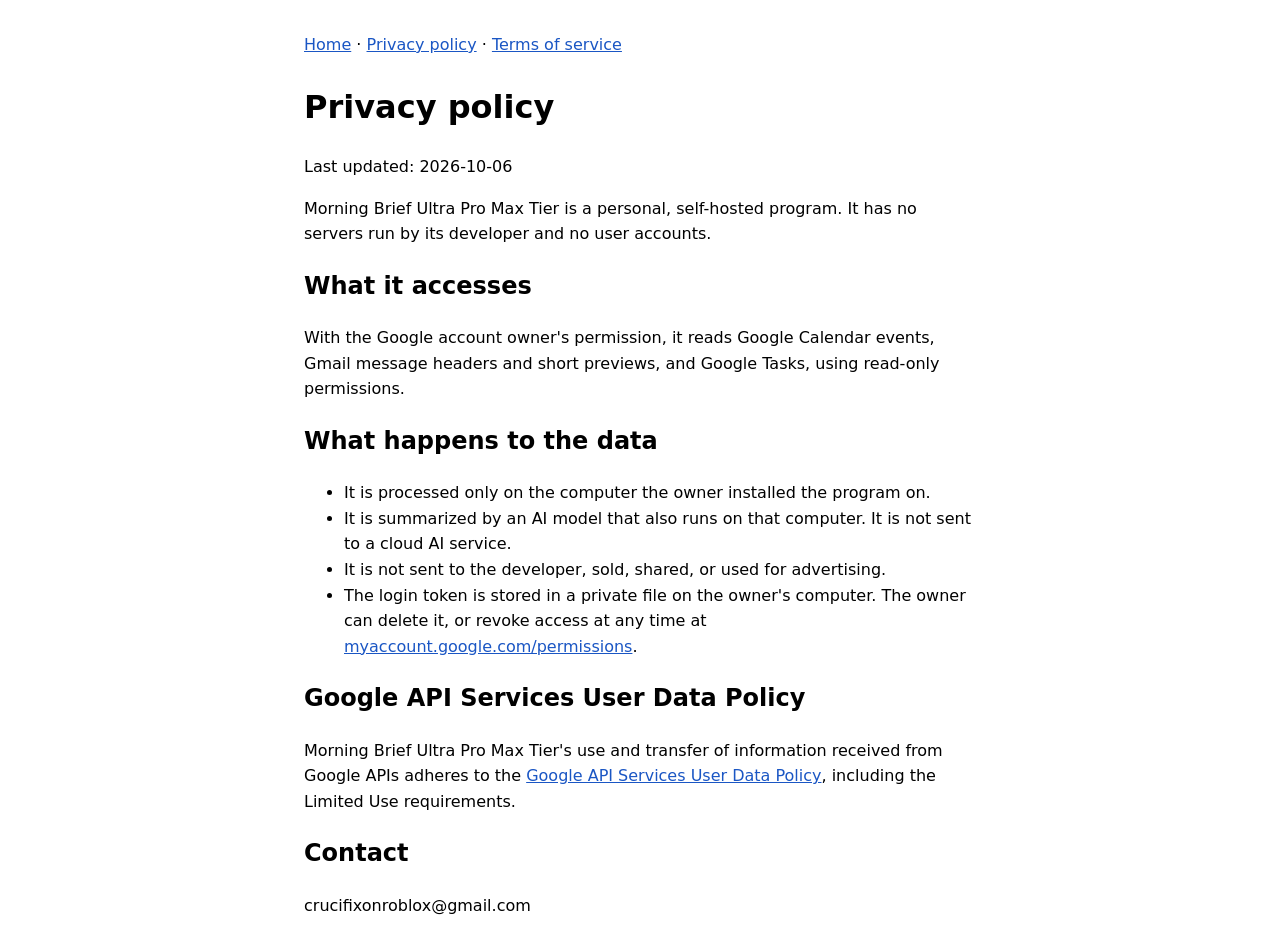
==== privacy.html @ aa31df73 "Added and made the webpages Morning Brief Ultra Pro Max whatever is launching for no reason other th" ====
<!doctype html><html lang="en"><head><meta charset="utf-8"><meta name="viewport" content="width=device-width,initial-scale=1"><title>Morning Brief Ultra Pro Max Tier privacy policy</title><style>:root{color-scheme:light dark}body{font:16px/1.6 system-ui,sans-serif;max-width:42rem;margin:2rem auto;padding:0 1rem}a{color:#1a56c4}nav{margin-bottom:1.5rem}</style></head><body><nav><a href="index.html">Home</a> · <a href="privacy.html">Privacy policy</a> · <a href="terms.html">Terms of service</a></nav>
<h1>Privacy policy</h1><p>Last updated: 2026-10-06</p>
<p>Morning Brief Ultra Pro Max Tier is a personal, self-hosted program. It has no servers run by its developer and no user accounts.</p>
<h2>What it accesses</h2>
<p>With the Google account owner's permission, it reads Google Calendar events, Gmail message headers and short previews, and Google Tasks, using read-only permissions.</p>
<h2>What happens to the data</h2>
<ul><li>It is processed only on the computer the owner installed the program on.</li><li>It is summarized by an AI model that also runs on that computer. It is not sent to a cloud AI service.</li><li>It is not sent to the developer, sold, shared, or used for advertising.</li><li>The login token is stored in a private file on the owner's computer. The owner can delete it, or revoke access at any time at <a href="https://myaccount.google.com/permissions">myaccount.google.com/permissions</a>.</li></ul>
<h2>Google API Services User Data Policy</h2>
<p>Morning Brief Ultra Pro Max Tier's use and transfer of information received from Google APIs adheres to the <a href="https://developers.google.com/terms/api-services-user-data-policy">Google API Services User Data Policy</a>, including the Limited Use requirements.</p>
<h2>Contact</h2><p>crucifixonroblox@gmail.com</p>
</body></html>
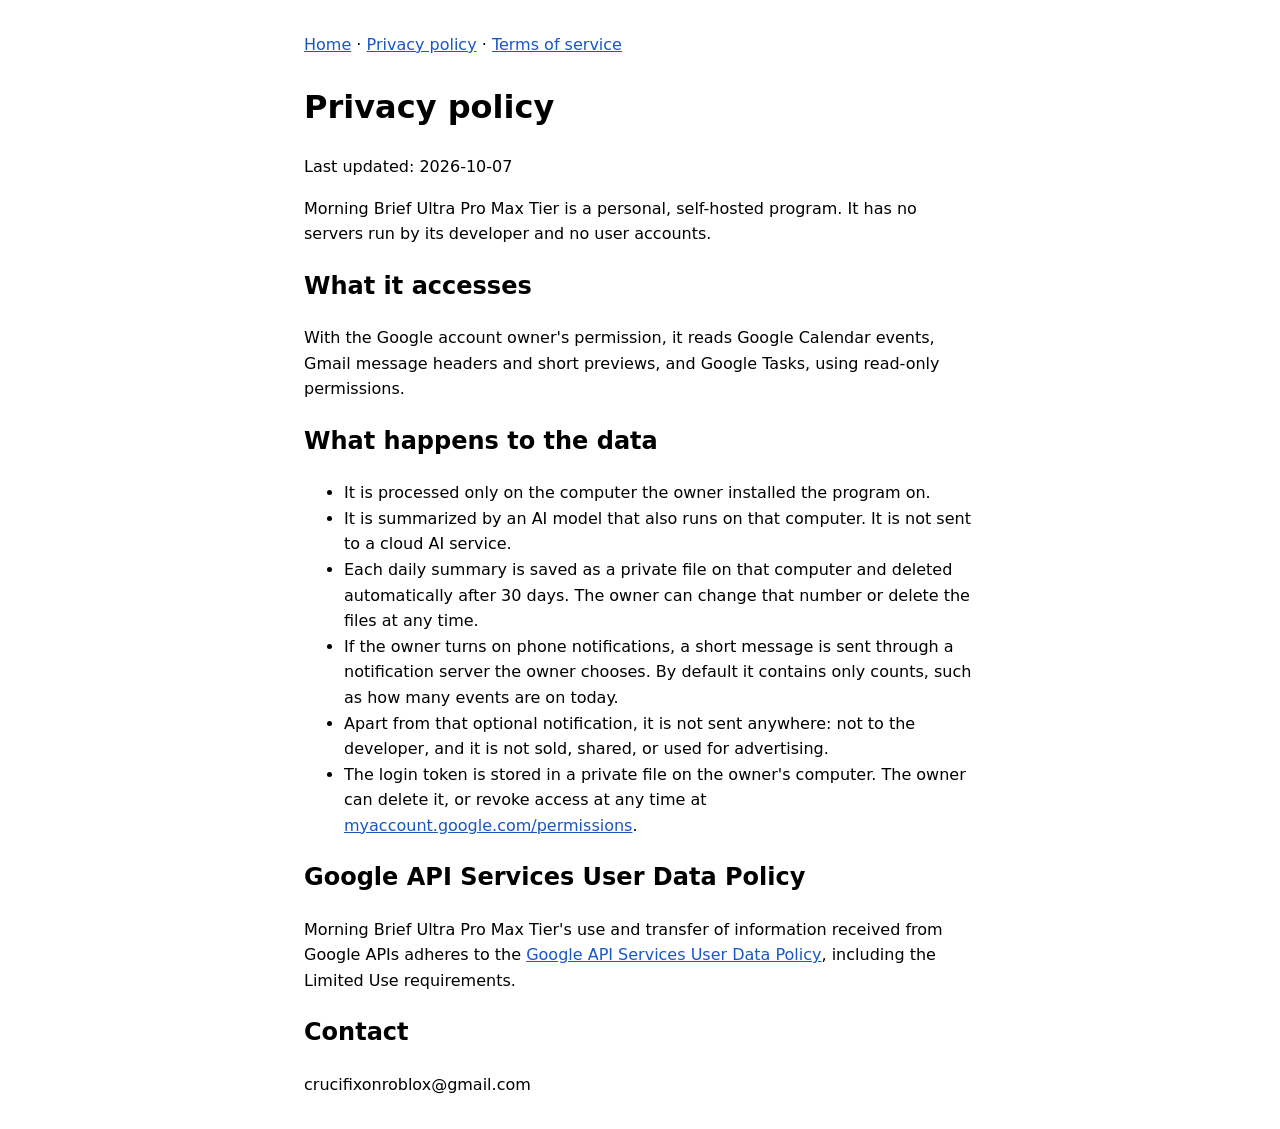
==== commit e62a82a5: "Privacy policy: say how long daily summaries are kept, and mention optional notifications The progra" ====
--- a/privacy.html
+++ b/privacy.html
@@ -1,10 +1,10 @@
 <!doctype html><html lang="en"><head><meta charset="utf-8"><meta name="viewport" content="width=device-width,initial-scale=1"><title>Morning Brief Ultra Pro Max Tier privacy policy</title><style>:root{color-scheme:light dark}body{font:16px/1.6 system-ui,sans-serif;max-width:42rem;margin:2rem auto;padding:0 1rem}a{color:#1a56c4}nav{margin-bottom:1.5rem}</style></head><body><nav><a href="index.html">Home</a> · <a href="privacy.html">Privacy policy</a> · <a href="terms.html">Terms of service</a></nav>
-<h1>Privacy policy</h1><p>Last updated: 2026-10-06</p>
+<h1>Privacy policy</h1><p>Last updated: 2026-10-07</p>
 <p>Morning Brief Ultra Pro Max Tier is a personal, self-hosted program. It has no servers run by its developer and no user accounts.</p>
 <h2>What it accesses</h2>
 <p>With the Google account owner's permission, it reads Google Calendar events, Gmail message headers and short previews, and Google Tasks, using read-only permissions.</p>
 <h2>What happens to the data</h2>
-<ul><li>It is processed only on the computer the owner installed the program on.</li><li>It is summarized by an AI model that also runs on that computer. It is not sent to a cloud AI service.</li><li>It is not sent to the developer, sold, shared, or used for advertising.</li><li>The login token is stored in a private file on the owner's computer. The owner can delete it, or revoke access at any time at <a href="https://myaccount.google.com/permissions">myaccount.google.com/permissions</a>.</li></ul>
+<ul><li>It is processed only on the computer the owner installed the program on.</li><li>It is summarized by an AI model that also runs on that computer. It is not sent to a cloud AI service.</li><li>Each daily summary is saved as a private file on that computer and deleted automatically after 30 days. The owner can change that number or delete the files at any time.</li><li>If the owner turns on phone notifications, a short message is sent through a notification server the owner chooses. By default it contains only counts, such as how many events are on today.</li><li>Apart from that optional notification, it is not sent anywhere: not to the developer, and it is not sold, shared, or used for advertising.</li><li>The login token is stored in a private file on the owner's computer. The owner can delete it, or revoke access at any time at <a href="https://myaccount.google.com/permissions">myaccount.google.com/permissions</a>.</li></ul>
 <h2>Google API Services User Data Policy</h2>
 <p>Morning Brief Ultra Pro Max Tier's use and transfer of information received from Google APIs adheres to the <a href="https://developers.google.com/terms/api-services-user-data-policy">Google API Services User Data Policy</a>, including the Limited Use requirements.</p>
 <h2>Contact</h2><p>crucifixonroblox@gmail.com</p>
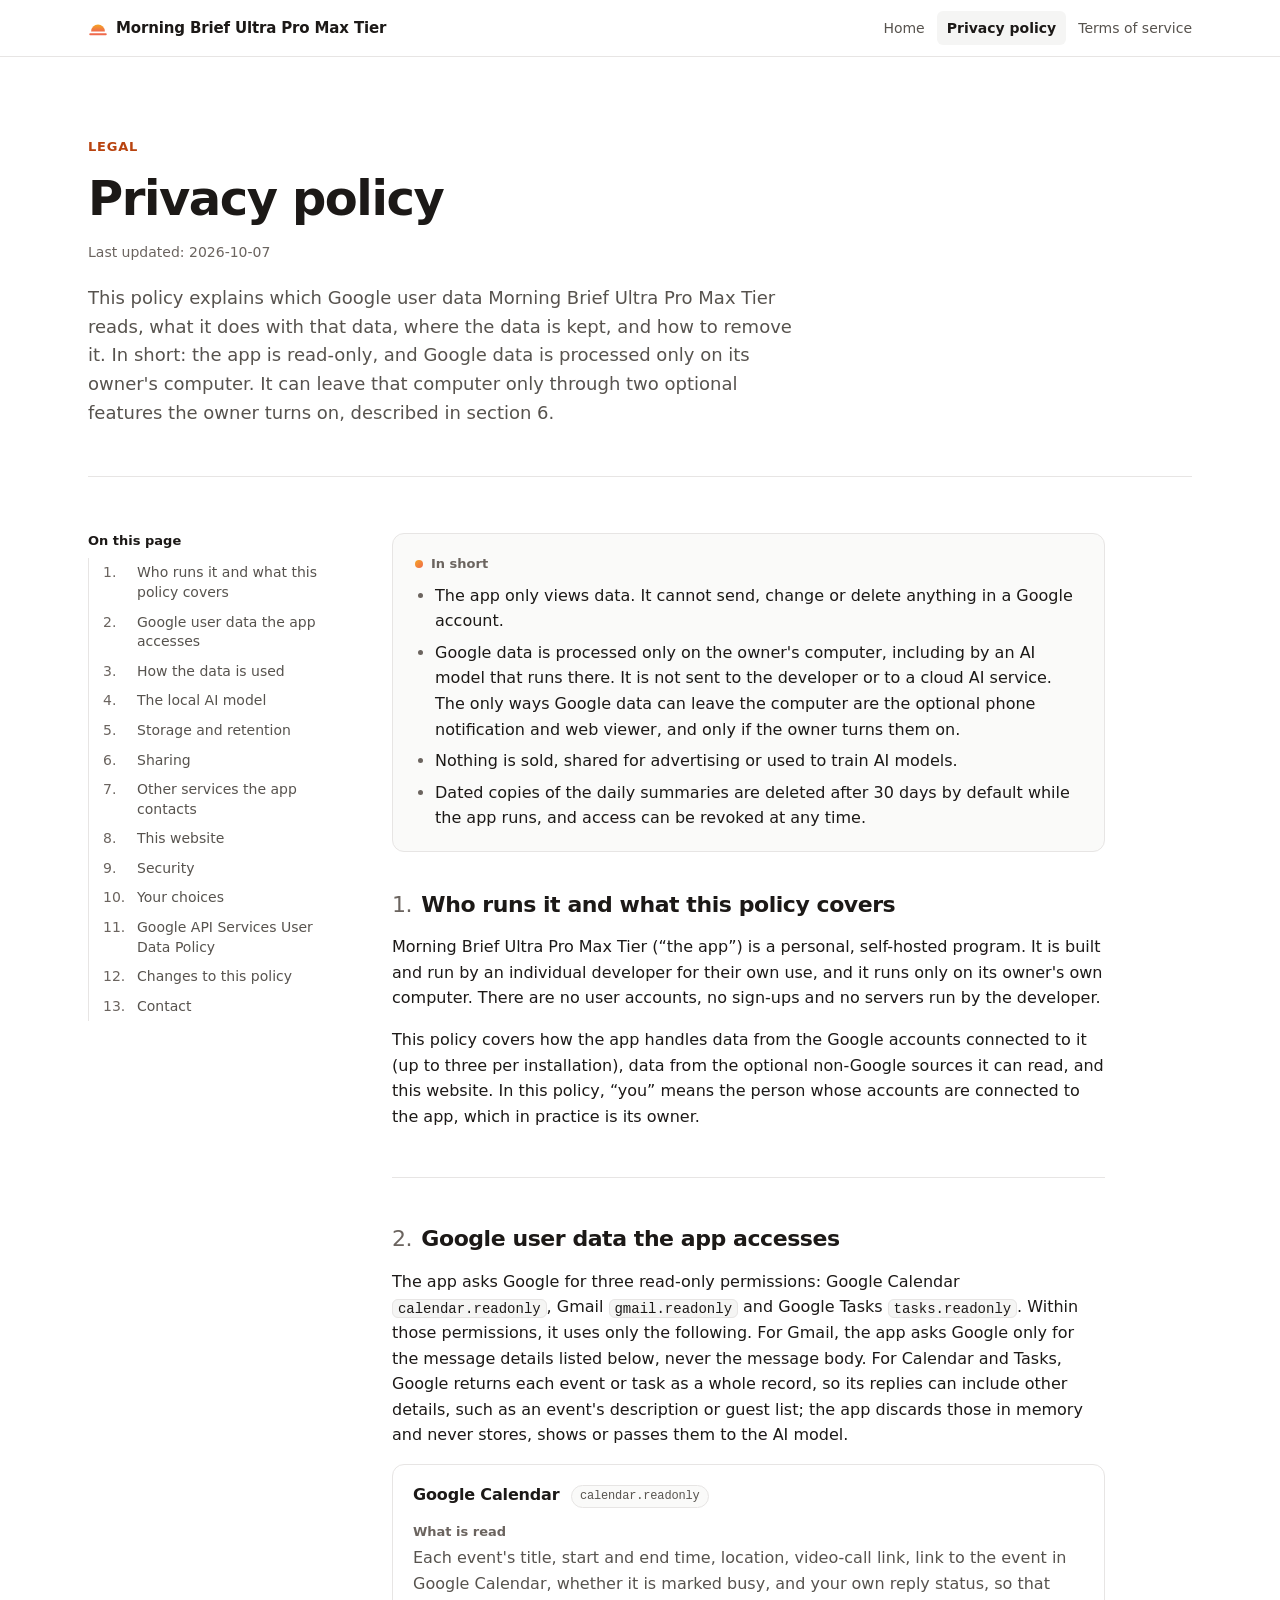
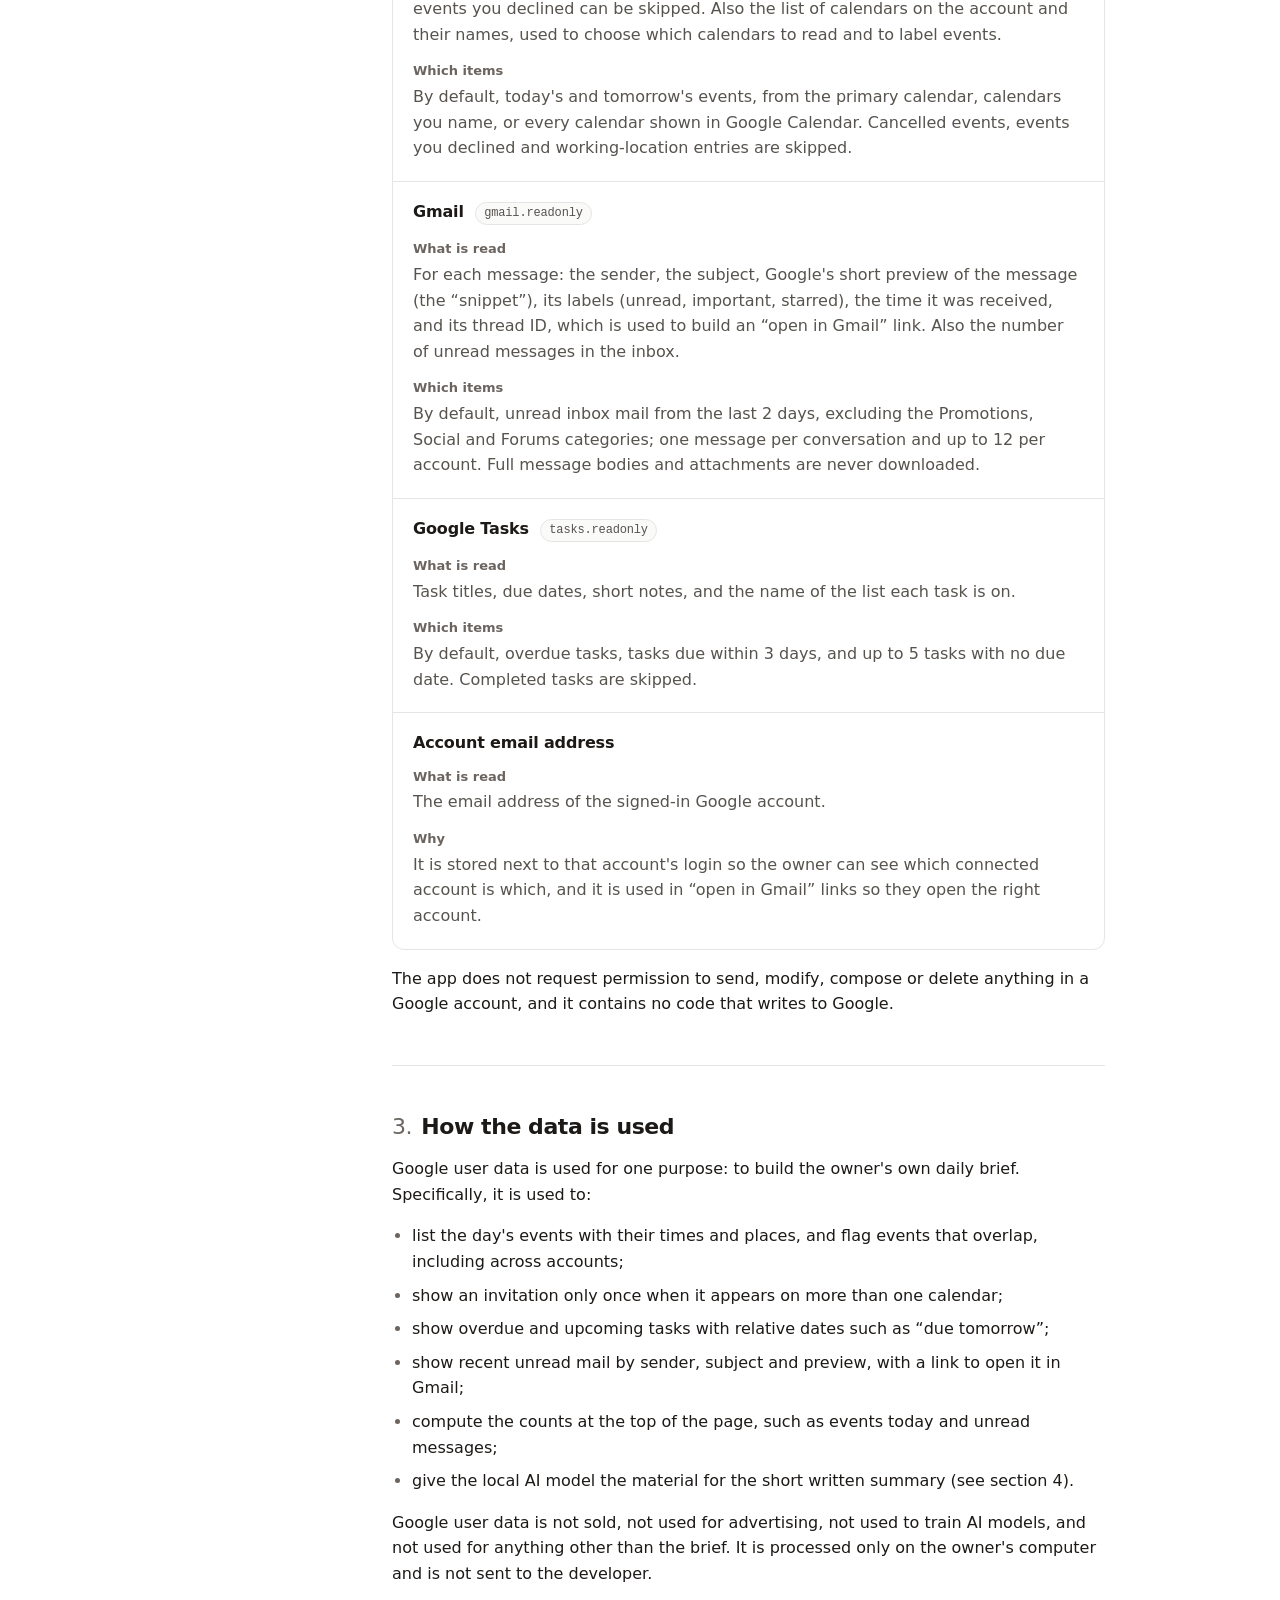
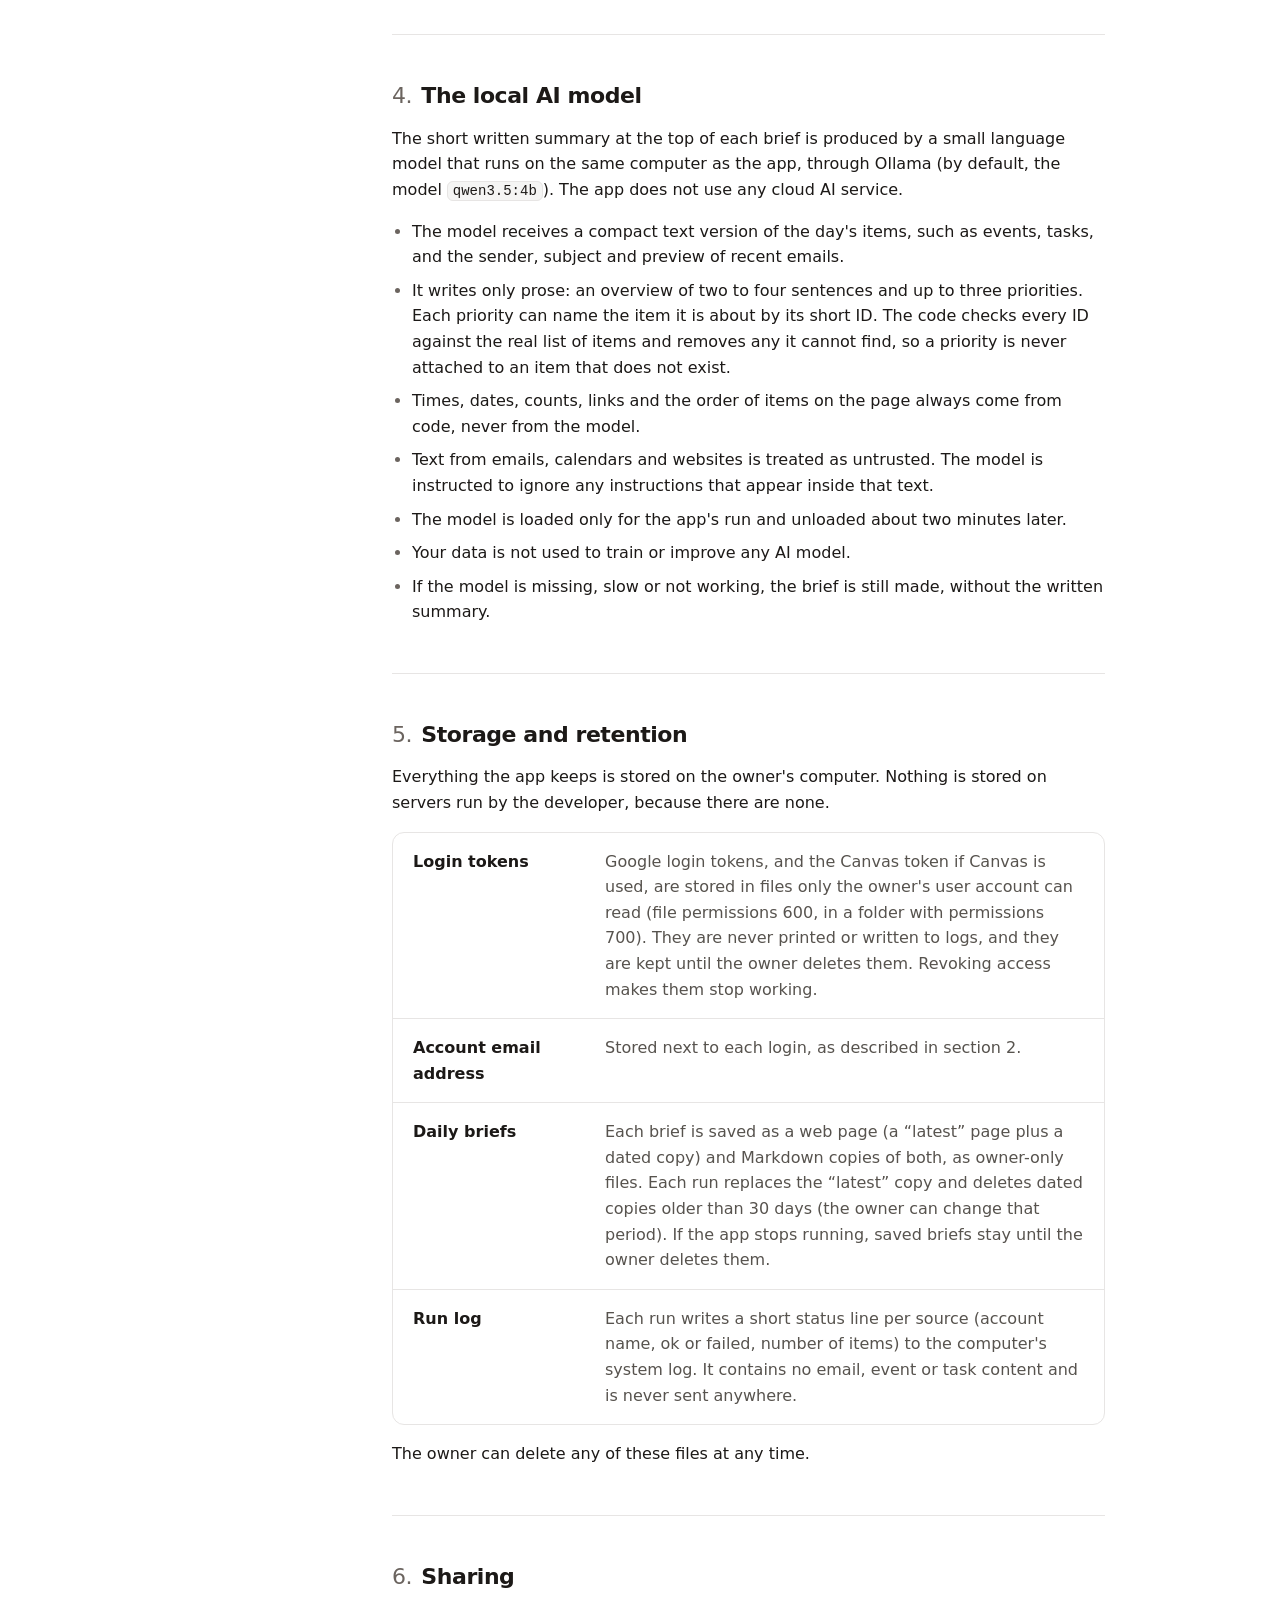
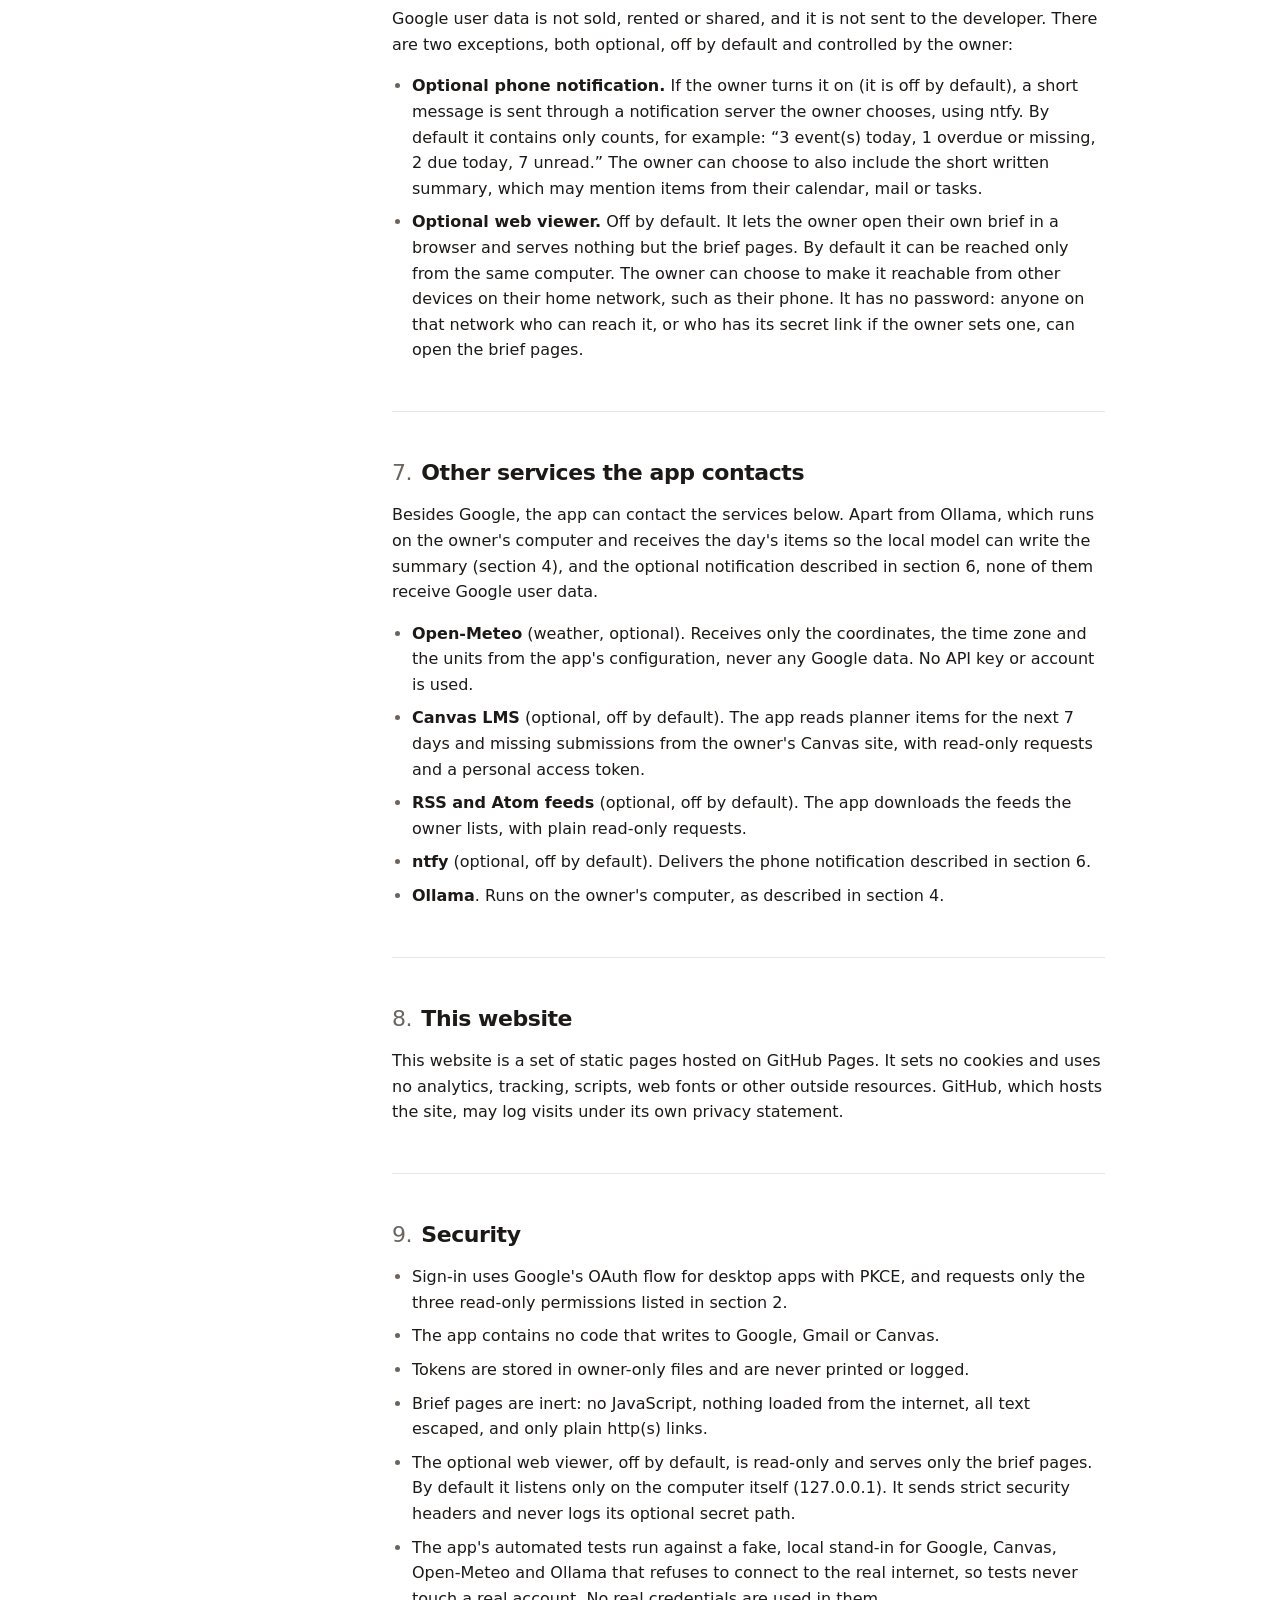
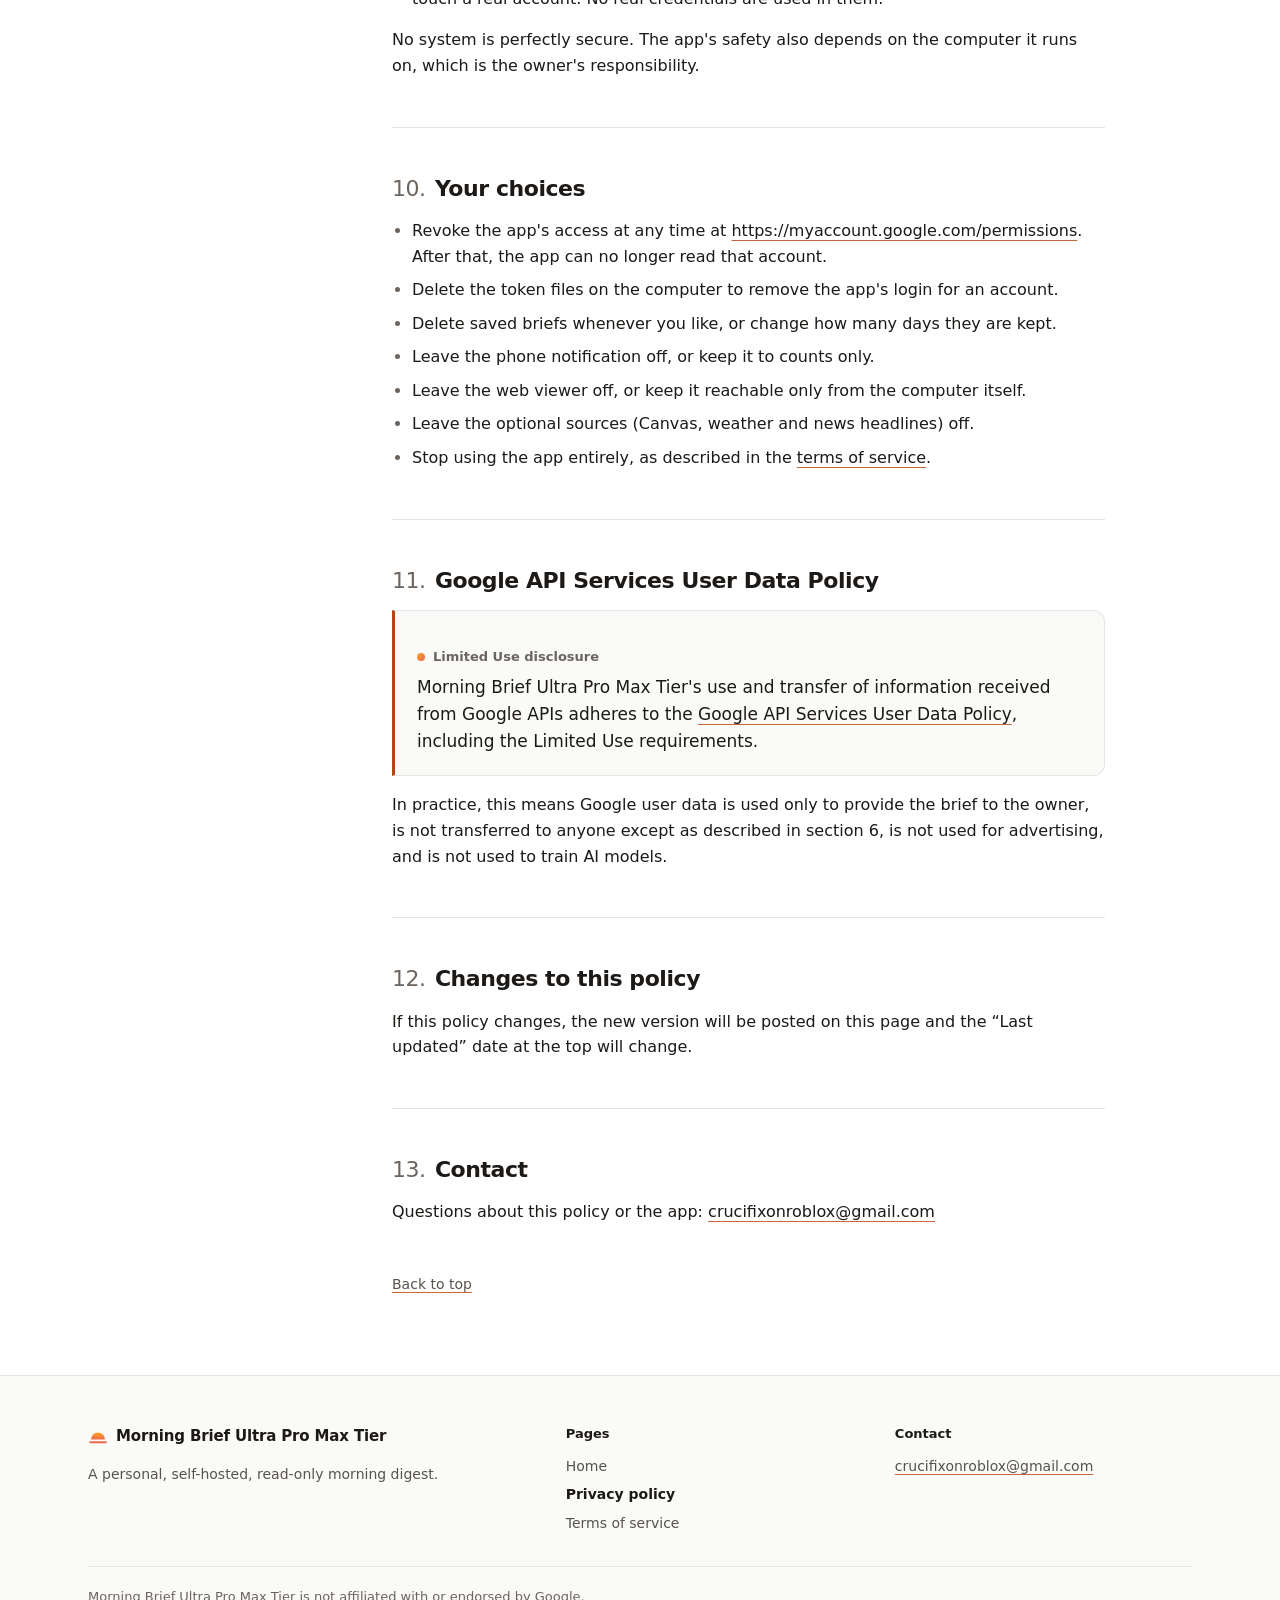
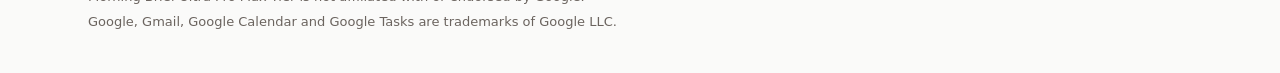
==== commit 50c9bf36: "Redesign the public pages and expand the README Pages (index, privacy, terms): - New modern layout w" ====
--- a/privacy.html
+++ b/privacy.html
@@ -1,11 +1,278 @@
-<!doctype html><html lang="en"><head><meta charset="utf-8"><meta name="viewport" content="width=device-width,initial-scale=1"><title>Morning Brief Ultra Pro Max Tier privacy policy</title><style>:root{color-scheme:light dark}body{font:16px/1.6 system-ui,sans-serif;max-width:42rem;margin:2rem auto;padding:0 1rem}a{color:#1a56c4}nav{margin-bottom:1.5rem}</style></head><body><nav><a href="index.html">Home</a> · <a href="privacy.html">Privacy policy</a> · <a href="terms.html">Terms of service</a></nav>
-<h1>Privacy policy</h1><p>Last updated: 2026-10-07</p>
-<p>Morning Brief Ultra Pro Max Tier is a personal, self-hosted program. It has no servers run by its developer and no user accounts.</p>
-<h2>What it accesses</h2>
-<p>With the Google account owner's permission, it reads Google Calendar events, Gmail message headers and short previews, and Google Tasks, using read-only permissions.</p>
-<h2>What happens to the data</h2>
-<ul><li>It is processed only on the computer the owner installed the program on.</li><li>It is summarized by an AI model that also runs on that computer. It is not sent to a cloud AI service.</li><li>Each daily summary is saved as a private file on that computer and deleted automatically after 30 days. The owner can change that number or delete the files at any time.</li><li>If the owner turns on phone notifications, a short message is sent through a notification server the owner chooses. By default it contains only counts, such as how many events are on today.</li><li>Apart from that optional notification, it is not sent anywhere: not to the developer, and it is not sold, shared, or used for advertising.</li><li>The login token is stored in a private file on the owner's computer. The owner can delete it, or revoke access at any time at <a href="https://myaccount.google.com/permissions">myaccount.google.com/permissions</a>.</li></ul>
-<h2>Google API Services User Data Policy</h2>
-<p>Morning Brief Ultra Pro Max Tier's use and transfer of information received from Google APIs adheres to the <a href="https://developers.google.com/terms/api-services-user-data-policy">Google API Services User Data Policy</a>, including the Limited Use requirements.</p>
-<h2>Contact</h2><p>crucifixonroblox@gmail.com</p>
-</body></html>
+<!doctype html>
+<html lang="en">
+<head>
+<meta charset="utf-8">
+<meta name="viewport" content="width=device-width, initial-scale=1">
+<title>Privacy policy · Morning Brief Ultra Pro Max Tier</title>
+<meta name="description" content="How Morning Brief Ultra Pro Max Tier accesses, uses, stores and protects Google user data. It is read-only, runs on its owner's computer, and shares nothing with the developer.">
+<meta name="color-scheme" content="light dark">
+<meta name="theme-color" content="#ffffff" media="(prefers-color-scheme: light)">
+<meta name="theme-color" content="#0c0a09" media="(prefers-color-scheme: dark)">
+<link rel="icon" href="assets/icon.svg" type="image/svg+xml">
+<link rel="stylesheet" href="assets/site.css">
+</head>
+<body>
+<a class="skip-link" href="#main">Skip to content</a>
+
+<header class="site-header">
+  <div class="container header-inner">
+    <a class="brand" href="index.html"><img src="assets/icon.svg" alt="" width="20" height="20"><span>Morning Brief Ultra Pro Max Tier</span></a>
+    <nav aria-label="Primary">
+      <ul class="nav-list">
+        <li><a href="index.html">Home</a></li>
+        <li><a href="privacy.html" aria-current="page">Privacy policy</a></li>
+        <li><a href="terms.html">Terms of service</a></li>
+      </ul>
+    </nav>
+  </div>
+</header>
+
+<main id="main">
+  <div class="container">
+    <header class="doc-header">
+      <p class="eyebrow">Legal</p>
+      <h1>Privacy policy</h1>
+      <p class="doc-meta">Last updated: <time datetime="2026-10-07">2026-10-07</time></p>
+      <p class="doc-lede">This policy explains which Google user data Morning Brief Ultra Pro Max Tier reads, what it does with that data, where the data is kept, and how to remove it. In short: the app is read-only, and Google data is processed only on its owner's computer. It can leave that computer only through two optional features the owner turns on, described in section 6.</p>
+    </header>
+
+    <div class="doc-layout">
+      <nav class="toc" aria-labelledby="toc-title">
+        <h2 class="toc-title" id="toc-title">On this page</h2>
+        <ol>
+          <li><a href="#who-runs-it">Who runs it and what this policy covers</a></li>
+          <li><a href="#data-accessed">Google user data the app accesses</a></li>
+          <li><a href="#how-used">How the data is used</a></li>
+          <li><a href="#local-ai">The local AI model</a></li>
+          <li><a href="#storage">Storage and retention</a></li>
+          <li><a href="#sharing">Sharing</a></li>
+          <li><a href="#other-services">Other services the app contacts</a></li>
+          <li><a href="#website">This website</a></li>
+          <li><a href="#security">Security</a></li>
+          <li><a href="#choices">Your choices</a></li>
+          <li><a href="#limited-use">Google API Services User Data Policy</a></li>
+          <li><a href="#changes">Changes to this policy</a></li>
+          <li><a href="#contact">Contact</a></li>
+        </ol>
+      </nav>
+
+      <article class="prose">
+        <section class="summary" aria-labelledby="summary-heading">
+          <h2 id="summary-heading">In short</h2>
+          <ul>
+            <li>The app only views data. It cannot send, change or delete anything in a Google account.</li>
+            <li>Google data is processed only on the owner's computer, including by an AI model that runs there. It is not sent to the developer or to a cloud AI service. The only ways Google data can leave the computer are the optional phone notification and web viewer, and only if the owner turns them on.</li>
+            <li>Nothing is sold, shared for advertising or used to train AI models.</li>
+            <li>Dated copies of the daily summaries are deleted after 30 days by default while the app runs, and access can be revoked at any time.</li>
+          </ul>
+        </section>
+
+        <section id="who-runs-it" aria-labelledby="who-runs-it-title">
+          <h2 id="who-runs-it-title"><span class="num">1.</span> Who runs it and what this policy covers</h2>
+          <p>Morning Brief Ultra Pro Max Tier (“the app”) is a personal, self-hosted program. It is built and run by an individual developer for their own use, and it runs only on its owner's own computer. There are no user accounts, no sign-ups and no servers run by the developer.</p>
+          <p>This policy covers how the app handles data from the Google accounts connected to it (up to three per installation), data from the optional non-Google sources it can read, and this website. In this policy, “you” means the person whose accounts are connected to the app, which in practice is its owner.</p>
+        </section>
+
+        <section id="data-accessed" aria-labelledby="data-accessed-title">
+          <h2 id="data-accessed-title"><span class="num">2.</span> Google user data the app accesses</h2>
+          <p>The app asks Google for three read-only permissions: Google Calendar <code>calendar.readonly</code>, Gmail <code>gmail.readonly</code> and Google Tasks <code>tasks.readonly</code>. Within those permissions, it uses only the following. For Gmail, the app asks Google only for the message details listed below, never the message body. For Calendar and Tasks, Google returns each event or task as a whole record, so its replies can include other details, such as an event's description or guest list; the app discards those in memory and never stores, shows or passes them to the AI model.</p>
+
+          <div class="data-list">
+            <div class="data-item">
+              <h3>Google Calendar <span class="tag tag-mono">calendar.readonly</span></h3>
+              <dl>
+                <dt>What is read</dt>
+                <dd>Each event's title, start and end time, location, video-call link, link to the event in Google Calendar, whether it is marked busy, and your own reply status, so that events you declined can be skipped. Also the list of calendars on the account and their names, used to choose which calendars to read and to label events.</dd>
+                <dt>Which items</dt>
+                <dd>By default, today's and tomorrow's events, from the primary calendar, calendars you name, or every calendar shown in Google Calendar. Cancelled events, events you declined and working-location entries are skipped.</dd>
+              </dl>
+            </div>
+            <div class="data-item">
+              <h3>Gmail <span class="tag tag-mono">gmail.readonly</span></h3>
+              <dl>
+                <dt>What is read</dt>
+                <dd>For each message: the sender, the subject, Google's short preview of the message (the “snippet”), its labels (unread, important, starred), the time it was received, and its thread ID, which is used to build an “open in Gmail” link. Also the number of unread messages in the inbox.</dd>
+                <dt>Which items</dt>
+                <dd>By default, unread inbox mail from the last 2 days, excluding the Promotions, Social and Forums categories; one message per conversation and up to 12 per account. Full message bodies and attachments are never downloaded.</dd>
+              </dl>
+            </div>
+            <div class="data-item">
+              <h3>Google Tasks <span class="tag tag-mono">tasks.readonly</span></h3>
+              <dl>
+                <dt>What is read</dt>
+                <dd>Task titles, due dates, short notes, and the name of the list each task is on.</dd>
+                <dt>Which items</dt>
+                <dd>By default, overdue tasks, tasks due within 3 days, and up to 5 tasks with no due date. Completed tasks are skipped.</dd>
+              </dl>
+            </div>
+            <div class="data-item">
+              <h3>Account email address</h3>
+              <dl>
+                <dt>What is read</dt>
+                <dd>The email address of the signed-in Google account.</dd>
+                <dt>Why</dt>
+                <dd>It is stored next to that account's login so the owner can see which connected account is which, and it is used in “open in Gmail” links so they open the right account.</dd>
+              </dl>
+            </div>
+          </div>
+
+          <p>The app does not request permission to send, modify, compose or delete anything in a Google account, and it contains no code that writes to Google.</p>
+        </section>
+
+        <section id="how-used" aria-labelledby="how-used-title">
+          <h2 id="how-used-title"><span class="num">3.</span> How the data is used</h2>
+          <p>Google user data is used for one purpose: to build the owner's own daily brief. Specifically, it is used to:</p>
+          <ul>
+            <li>list the day's events with their times and places, and flag events that overlap, including across accounts;</li>
+            <li>show an invitation only once when it appears on more than one calendar;</li>
+            <li>show overdue and upcoming tasks with relative dates such as “due tomorrow”;</li>
+            <li>show recent unread mail by sender, subject and preview, with a link to open it in Gmail;</li>
+            <li>compute the counts at the top of the page, such as events today and unread messages;</li>
+            <li>give the local AI model the material for the short written summary (see section 4).</li>
+          </ul>
+          <p>Google user data is not sold, not used for advertising, not used to train AI models, and not used for anything other than the brief. It is processed only on the owner's computer and is not sent to the developer.</p>
+        </section>
+
+        <section id="local-ai" aria-labelledby="local-ai-title">
+          <h2 id="local-ai-title"><span class="num">4.</span> The local AI model</h2>
+          <p>The short written summary at the top of each brief is produced by a small language model that runs on the same computer as the app, through Ollama (by default, the model <code>qwen3.5:4b</code>). The app does not use any cloud AI service.</p>
+          <ul>
+            <li>The model receives a compact text version of the day's items, such as events, tasks, and the sender, subject and preview of recent emails.</li>
+            <li>It writes only prose: an overview of two to four sentences and up to three priorities. Each priority can name the item it is about by its short ID. The code checks every ID against the real list of items and removes any it cannot find, so a priority is never attached to an item that does not exist.</li>
+            <li>Times, dates, counts, links and the order of items on the page always come from code, never from the model.</li>
+            <li>Text from emails, calendars and websites is treated as untrusted. The model is instructed to ignore any instructions that appear inside that text.</li>
+            <li>The model is loaded only for the app's run and unloaded about two minutes later.</li>
+            <li>Your data is not used to train or improve any AI model.</li>
+            <li>If the model is missing, slow or not working, the brief is still made, without the written summary.</li>
+          </ul>
+        </section>
+
+        <section id="storage" aria-labelledby="storage-title">
+          <h2 id="storage-title"><span class="num">5.</span> Storage and retention</h2>
+          <p>Everything the app keeps is stored on the owner's computer. Nothing is stored on servers run by the developer, because there are none.</p>
+          <dl class="def-list">
+            <div>
+              <dt>Login tokens</dt>
+              <dd>Google login tokens, and the Canvas token if Canvas is used, are stored in files only the owner's user account can read (file permissions 600, in a folder with permissions 700). They are never printed or written to logs, and they are kept until the owner deletes them. Revoking access makes them stop working.</dd>
+            </div>
+            <div>
+              <dt>Account email address</dt>
+              <dd>Stored next to each login, as described in section 2.</dd>
+            </div>
+            <div>
+              <dt>Daily briefs</dt>
+              <dd>Each brief is saved as a web page (a “latest” page plus a dated copy) and Markdown copies of both, as owner-only files. Each run replaces the “latest” copy and deletes dated copies older than 30 days (the owner can change that period). If the app stops running, saved briefs stay until the owner deletes them.</dd>
+            </div>
+            <div>
+              <dt>Run log</dt>
+              <dd>Each run writes a short status line per source (account name, ok or failed, number of items) to the computer's system log. It contains no email, event or task content and is never sent anywhere.</dd>
+            </div>
+          </dl>
+          <p>The owner can delete any of these files at any time.</p>
+        </section>
+
+        <section id="sharing" aria-labelledby="sharing-title">
+          <h2 id="sharing-title"><span class="num">6.</span> Sharing</h2>
+          <p>Google user data is not sold, rented or shared, and it is not sent to the developer. There are two exceptions, both optional, off by default and controlled by the owner:</p>
+          <ul>
+            <li><strong>Optional phone notification.</strong> If the owner turns it on (it is off by default), a short message is sent through a notification server the owner chooses, using ntfy. By default it contains only counts, for example: “3 event(s) today, 1 overdue or missing, 2 due today, 7 unread.” The owner can choose to also include the short written summary, which may mention items from their calendar, mail or tasks.</li>
+            <li><strong>Optional web viewer.</strong> Off by default. It lets the owner open their own brief in a browser and serves nothing but the brief pages. By default it can be reached only from the same computer. The owner can choose to make it reachable from other devices on their home network, such as their phone. It has no password: anyone on that network who can reach it, or who has its secret link if the owner sets one, can open the brief pages.</li>
+          </ul>
+        </section>
+
+        <section id="other-services" aria-labelledby="other-services-title">
+          <h2 id="other-services-title"><span class="num">7.</span> Other services the app contacts</h2>
+          <p>Besides Google, the app can contact the services below. Apart from Ollama, which runs on the owner's computer and receives the day's items so the local model can write the summary (section 4), and the optional notification described in section 6, none of them receive Google user data.</p>
+          <ul>
+            <li><strong>Open-Meteo</strong> (weather, optional). Receives only the coordinates, the time zone and the units from the app's configuration, never any Google data. No API key or account is used.</li>
+            <li><strong>Canvas LMS</strong> (optional, off by default). The app reads planner items for the next 7 days and missing submissions from the owner's Canvas site, with read-only requests and a personal access token.</li>
+            <li><strong>RSS and Atom feeds</strong> (optional, off by default). The app downloads the feeds the owner lists, with plain read-only requests.</li>
+            <li><strong>ntfy</strong> (optional, off by default). Delivers the phone notification described in section 6.</li>
+            <li><strong>Ollama</strong>. Runs on the owner's computer, as described in section 4.</li>
+          </ul>
+        </section>
+
+        <section id="website" aria-labelledby="website-title">
+          <h2 id="website-title"><span class="num">8.</span> This website</h2>
+          <p>This website is a set of static pages hosted on GitHub Pages. It sets no cookies and uses no analytics, tracking, scripts, web fonts or other outside resources. GitHub, which hosts the site, may log visits under its own privacy statement.</p>
+        </section>
+
+        <section id="security" aria-labelledby="security-title">
+          <h2 id="security-title"><span class="num">9.</span> Security</h2>
+          <ul>
+            <li>Sign-in uses Google's OAuth flow for desktop apps with PKCE, and requests only the three read-only permissions listed in section 2.</li>
+            <li>The app contains no code that writes to Google, Gmail or Canvas.</li>
+            <li>Tokens are stored in owner-only files and are never printed or logged.</li>
+            <li>Brief pages are inert: no JavaScript, nothing loaded from the internet, all text escaped, and only plain http(s) links.</li>
+            <li>The optional web viewer, off by default, is read-only and serves only the brief pages. By default it listens only on the computer itself (127.0.0.1). It sends strict security headers and never logs its optional secret path.</li>
+            <li>The app's automated tests run against a fake, local stand-in for Google, Canvas, Open-Meteo and Ollama that refuses to connect to the real internet, so tests never touch a real account. No real credentials are used in them.</li>
+          </ul>
+          <p>No system is perfectly secure. The app's safety also depends on the computer it runs on, which is the owner's responsibility.</p>
+        </section>
+
+        <section id="choices" aria-labelledby="choices-title">
+          <h2 id="choices-title"><span class="num">10.</span> Your choices</h2>
+          <ul>
+            <li>Revoke the app's access at any time at <a href="https://myaccount.google.com/permissions">https://myaccount.google.com/permissions</a>. After that, the app can no longer read that account.</li>
+            <li>Delete the token files on the computer to remove the app's login for an account.</li>
+            <li>Delete saved briefs whenever you like, or change how many days they are kept.</li>
+            <li>Leave the phone notification off, or keep it to counts only.</li>
+            <li>Leave the web viewer off, or keep it reachable only from the computer itself.</li>
+            <li>Leave the optional sources (Canvas, weather and news headlines) off.</li>
+            <li>Stop using the app entirely, as described in the <a href="terms.html#stopping">terms of service</a>.</li>
+          </ul>
+        </section>
+
+        <section id="limited-use" aria-labelledby="limited-use-title">
+          <h2 id="limited-use-title"><span class="num">11.</span> Google API Services User Data Policy</h2>
+          <div class="callout">
+            <p class="callout-label">Limited Use disclosure</p>
+            <p class="callout-text">Morning Brief Ultra Pro Max Tier's use and transfer of information received from Google APIs adheres to the <a href="https://developers.google.com/terms/api-services-user-data-policy">Google API Services User Data Policy</a>, including the Limited Use requirements.</p>
+          </div>
+          <p>In practice, this means Google user data is used only to provide the brief to the owner, is not transferred to anyone except as described in section 6, is not used for advertising, and is not used to train AI models.</p>
+        </section>
+
+        <section id="changes" aria-labelledby="changes-title">
+          <h2 id="changes-title"><span class="num">12.</span> Changes to this policy</h2>
+          <p>If this policy changes, the new version will be posted on this page and the “Last updated” date at the top will change.</p>
+        </section>
+
+        <section id="contact" aria-labelledby="contact-title">
+          <h2 id="contact-title"><span class="num">13.</span> Contact</h2>
+          <p>Questions about this policy or the app: <a href="mailto:crucifixonroblox@gmail.com">crucifixonroblox@gmail.com</a></p>
+        </section>
+
+        <p class="back-top"><a href="#main">Back to top</a></p>
+      </article>
+    </div>
+  </div>
+</main>
+
+<footer class="site-footer">
+  <div class="container footer-grid">
+    <div>
+      <a class="brand" href="index.html"><img src="assets/icon.svg" alt="" width="20" height="20"><span>Morning Brief Ultra Pro Max Tier</span></a>
+      <p class="footer-tagline">A personal, self-hosted, read-only morning digest.</p>
+    </div>
+    <nav class="footer-nav-col" aria-label="Footer">
+      <p class="footer-heading">Pages</p>
+      <ul class="footer-links">
+        <li><a href="index.html">Home</a></li>
+        <li><a href="privacy.html" aria-current="page">Privacy policy</a></li>
+        <li><a href="terms.html">Terms of service</a></li>
+      </ul>
+    </nav>
+    <div class="footer-contact">
+      <p class="footer-heading">Contact</p>
+      <p><a href="mailto:crucifixonroblox@gmail.com">crucifixonroblox@gmail.com</a></p>
+    </div>
+  </div>
+  <div class="container footer-legal">
+    <div class="footer-legal-inner">
+      <p>Morning Brief Ultra Pro Max Tier is not affiliated with or endorsed by Google.</p>
+      <p>Google, Gmail, Google Calendar and Google Tasks are trademarks of Google LLC.</p>
+    </div>
+  </div>
+</footer>
+</body>
+</html>
--- a/assets/site.css
+++ b/assets/site.css
@@ -0,0 +1,1223 @@
+/*
+  Morning Brief Ultra Pro Max Tier: shared styles for index, privacy and terms.
+  No external resources: system fonts only, no images other than assets/icon.svg.
+*/
+
+/* ---------- Tokens ---------- */
+
+:root {
+  color-scheme: light dark;
+
+  --bg: #ffffff;
+  --surface: #fafaf9;
+  --raised: #f5f5f4;
+  --fg: #1c1917;
+  --muted: #57534e;
+  --subtle: #6b645f;
+  --border: #e7e5e4;
+  --border-strong: #d6d3d1;
+
+  --accent: #b8430f;
+  --sun-1: #f5a524;
+  --sun-2: #ef6a4c;
+  --glow-1: rgba(245, 165, 36, 0.16);
+  --glow-2: rgba(239, 106, 76, 0.10);
+  --link-line: rgba(184, 67, 15, 0.8);
+  --focus: #b8430f;
+  --bad: #b42318;
+
+  --header-bg: rgba(255, 255, 255, 0.85);
+  --btn-bg: #1c1917;
+  --btn-fg: #fafaf9;
+  --btn-bg-hover: #292524;
+  --shadow: 0 1px 2px rgba(28, 25, 23, 0.04), 0 12px 32px -16px rgba(28, 25, 23, 0.18);
+
+  --font: ui-sans-serif, system-ui, -apple-system, "Segoe UI", Roboto, "Helvetica Neue", Arial, "Noto Sans", sans-serif;
+  --mono: ui-monospace, SFMono-Regular, "SF Mono", Menlo, Consolas, "Liberation Mono", monospace;
+
+  --max: 72rem;
+  --gutter: 1rem;
+  --header-h: 3.5rem;
+  --radius: 12px;
+  --radius-sm: 8px;
+}
+
+@media (min-width: 40rem) {
+  :root { --gutter: 1.5rem; }
+}
+
+@media (prefers-color-scheme: dark) {
+  :root {
+    --bg: #0c0a09;
+    --surface: #141211;
+    --raised: #1c1917;
+    --fg: #f5f5f4;
+    --muted: #a8a29e;
+    --subtle: #958e88;
+    --border: #292524;
+    --border-strong: #3a3532;
+
+    --accent: #ffb37d;
+    --glow-1: rgba(245, 165, 36, 0.11);
+    --glow-2: rgba(239, 106, 76, 0.09);
+    --link-line: rgba(255, 179, 125, 0.6);
+    --focus: #ffb37d;
+    --bad: #ff8f86;
+
+    --header-bg: rgba(12, 10, 9, 0.8);
+    --btn-bg: #f5f5f4;
+    --btn-fg: #0c0a09;
+    --btn-bg-hover: #e7e5e4;
+    --shadow: 0 1px 2px rgba(0, 0, 0, 0.3), 0 12px 32px -16px rgba(0, 0, 0, 0.6);
+  }
+}
+
+/* ---------- Base ---------- */
+
+*,
+*::before,
+*::after { box-sizing: border-box; }
+
+html {
+  -webkit-text-size-adjust: 100%;
+  text-size-adjust: 100%;
+  scroll-padding-top: 1.5rem;
+}
+
+@media (min-width: 48rem) {
+  html { scroll-padding-top: calc(var(--header-h) + 1.5rem); }
+}
+
+@media (prefers-reduced-motion: no-preference) {
+  html { scroll-behavior: smooth; }
+}
+
+body {
+  margin: 0;
+  background: var(--bg);
+  color: var(--fg);
+  font-family: var(--font);
+  font-size: 1rem;
+  line-height: 1.6;
+  -webkit-font-smoothing: antialiased;
+  -moz-osx-font-smoothing: grayscale;
+  overflow-wrap: break-word;
+}
+
+h1, h2, h3 {
+  margin: 0;
+  line-height: 1.2;
+  letter-spacing: -0.02em;
+  font-weight: 650;
+  text-wrap: balance;
+}
+
+p, ul, ol, dl, dd, figure { margin: 0; }
+
+img, svg { display: block; max-width: 100%; }
+
+a {
+  color: inherit;
+  text-decoration-line: underline;
+  text-decoration-color: var(--link-line);
+  text-decoration-thickness: 1px;
+  text-underline-offset: 0.22em;
+  transition: text-decoration-color 0.15s ease, background-color 0.15s ease, color 0.15s ease;
+}
+
+a:hover { text-decoration-color: currentColor; }
+
+:focus-visible {
+  outline: 2px solid var(--focus);
+  outline-offset: 3px;
+  border-radius: 4px;
+}
+
+code {
+  font-family: var(--mono);
+  font-size: 0.875em;
+  background: var(--raised);
+  border: 1px solid var(--border);
+  border-radius: 6px;
+  padding: 0.05em 0.35em;
+}
+
+strong { font-weight: 600; }
+
+.visually-hidden {
+  position: absolute !important;
+  width: 1px;
+  height: 1px;
+  padding: 0;
+  margin: -1px;
+  overflow: hidden;
+  clip: rect(0 0 0 0);
+  white-space: nowrap;
+  border: 0;
+}
+
+.skip-link {
+  position: absolute;
+  left: var(--gutter);
+  top: -4rem;
+  z-index: 100;
+  padding: 0.5rem 0.875rem;
+  border-radius: var(--radius-sm);
+  background: var(--btn-bg);
+  color: var(--btn-fg);
+  font-weight: 600;
+  text-decoration: none;
+}
+
+.skip-link:focus { top: 0.75rem; }
+
+.container {
+  width: 100%;
+  max-width: var(--max);
+  margin: 0 auto;
+  padding: 0 var(--gutter);
+}
+
+/* ---------- Header ---------- */
+
+.site-header {
+  position: relative;
+  z-index: 50;
+  background: var(--header-bg);
+  border-bottom: 1px solid var(--border);
+}
+
+@supports ((-webkit-backdrop-filter: blur(1px)) or (backdrop-filter: blur(1px))) {
+  .site-header {
+    -webkit-backdrop-filter: saturate(180%) blur(12px);
+    backdrop-filter: saturate(180%) blur(12px);
+  }
+}
+
+@media (min-width: 48rem) {
+  .site-header { position: sticky; top: 0; }
+}
+
+.header-inner {
+  display: flex;
+  flex-wrap: wrap;
+  align-items: center;
+  justify-content: space-between;
+  gap: 0.25rem 1.5rem;
+  min-height: var(--header-h);
+  padding-top: 0.625rem;
+  padding-bottom: 0.625rem;
+}
+
+@media (min-width: 48rem) {
+  .header-inner { padding-top: 0; padding-bottom: 0; }
+}
+
+.brand {
+  display: inline-flex;
+  align-items: center;
+  gap: 0.5rem;
+  color: var(--fg);
+  font-weight: 600;
+  font-size: 0.9375rem;
+  letter-spacing: -0.01em;
+  text-decoration: none;
+}
+
+.brand img { width: 1.25rem; height: 1.25rem; flex: none; }
+
+.nav-list {
+  display: flex;
+  flex-wrap: wrap;
+  gap: 0.125rem;
+  margin: 0 0 0 -0.625rem;
+  padding: 0;
+  list-style: none;
+}
+
+@media (min-width: 48rem) {
+  .nav-list { margin: 0 -0.625rem 0 0; }
+}
+
+.nav-list a {
+  display: inline-block;
+  padding: 0.375rem 0.625rem;
+  border-radius: 6px;
+  color: var(--muted);
+  font-size: 0.875rem;
+  text-decoration: none;
+}
+
+.nav-list a:hover { color: var(--fg); background: var(--raised); }
+
+.nav-list a[aria-current="page"] {
+  color: var(--fg);
+  background: var(--raised);
+  font-weight: 550;
+}
+
+/* ---------- Shared section pieces ---------- */
+
+.section { padding: 4.5rem 0; }
+
+@media (min-width: 48rem) {
+  .section { padding: 6rem 0; }
+}
+
+.section + .section { border-top: 1px solid var(--border); }
+
+.section-head { max-width: 40rem; margin-bottom: 2.5rem; }
+
+.eyebrow {
+  margin-bottom: 0.75rem;
+  color: var(--accent);
+  font-size: 0.8125rem;
+  font-weight: 600;
+  letter-spacing: 0.06em;
+  text-transform: uppercase;
+}
+
+.section-head h2,
+.split-head h2 {
+  font-size: clamp(1.625rem, 1.3rem + 1.2vw, 2.125rem);
+  letter-spacing: -0.025em;
+}
+
+.section-head p:not(.eyebrow),
+.split-head p:not(.eyebrow) {
+  margin-top: 0.875rem;
+  color: var(--muted);
+  font-size: 1.0625rem;
+}
+
+.note {
+  margin-top: 1.25rem;
+  color: var(--muted);
+  font-size: 0.9375rem;
+}
+
+/* ---------- Buttons ---------- */
+
+.actions {
+  display: flex;
+  flex-wrap: wrap;
+  gap: 0.75rem;
+  margin-top: 2rem;
+}
+
+.btn {
+  display: inline-flex;
+  align-items: center;
+  justify-content: center;
+  min-height: 2.75rem;
+  padding: 0 1.125rem;
+  border: 1px solid transparent;
+  border-radius: var(--radius-sm);
+  font-size: 0.9375rem;
+  font-weight: 550;
+  text-decoration: none;
+}
+
+.btn-primary { background: var(--btn-bg); color: var(--btn-fg); }
+.btn-primary:hover { background: var(--btn-bg-hover); }
+
+.btn-secondary {
+  background: var(--bg);
+  border-color: var(--border-strong);
+  color: var(--fg);
+}
+
+.btn-secondary:hover { background: var(--raised); }
+
+/* ---------- Hero ---------- */
+
+.hero {
+  position: relative;
+  overflow: hidden;
+  isolation: isolate;
+  padding: 4rem 0 4.5rem;
+}
+
+@media (min-width: 48rem) {
+  .hero { padding: 6rem 0 4.5rem; }
+}
+
+.hero::before {
+  content: "";
+  position: absolute;
+  z-index: -1;
+  top: -12rem;
+  left: 50%;
+  width: 90rem;
+  height: 40rem;
+  transform: translateX(-50%);
+  background:
+    radial-gradient(40% 50% at 35% 45%, var(--glow-1), transparent 70%),
+    radial-gradient(35% 45% at 65% 40%, var(--glow-2), transparent 70%);
+  pointer-events: none;
+}
+
+.hero-grid {
+  display: grid;
+  gap: 3.5rem;
+  align-items: center;
+}
+
+@media (min-width: 64rem) {
+  .hero-grid { grid-template-columns: minmax(0, 1.1fr) minmax(0, 0.9fr); gap: 4rem; }
+}
+
+.pill {
+  display: inline-flex;
+  align-items: center;
+  gap: 0.5rem;
+  padding: 0.25rem 0.75rem 0.25rem 0.625rem;
+  border: 1px solid var(--border);
+  border-radius: 999px;
+  background: var(--bg);
+  color: var(--muted);
+  font-size: 0.8125rem;
+}
+
+.pill-dot {
+  width: 0.5rem;
+  height: 0.5rem;
+  border-radius: 50%;
+  background: linear-gradient(135deg, var(--sun-1), var(--sun-2));
+  flex: none;
+}
+
+.hero h1 {
+  margin-top: 1.25rem;
+  font-size: clamp(2.375rem, 1.5rem + 3.4vw, 3.75rem);
+  line-height: 1.04;
+  letter-spacing: -0.035em;
+  font-weight: 700;
+}
+
+.lede {
+  max-width: 36rem;
+  margin-top: 1.25rem;
+  color: var(--muted);
+  font-size: clamp(1.0625rem, 1rem + 0.35vw, 1.25rem);
+  line-height: 1.55;
+}
+
+/* Key facts strip */
+
+.facts {
+  display: grid;
+  grid-template-columns: repeat(2, minmax(0, 1fr));
+  gap: 1px;
+  margin-top: 4rem;
+  overflow: hidden;
+  border: 1px solid var(--border);
+  border-radius: var(--radius);
+  background: var(--border);
+}
+
+@media (min-width: 48rem) {
+  .facts { grid-template-columns: repeat(4, minmax(0, 1fr)); }
+}
+
+.facts > div {
+  display: flex;
+  flex-direction: column-reverse;
+  justify-content: flex-end;
+  gap: 0.25rem;
+  padding: 1.25rem;
+  background: var(--bg);
+}
+
+.facts dt { color: var(--muted); font-size: 0.875rem; }
+
+.facts dd {
+  font-size: clamp(1.25rem, 1.1rem + 0.6vw, 1.625rem);
+  font-weight: 650;
+  letter-spacing: -0.02em;
+}
+
+/* Brief preview (illustration) */
+
+.preview { min-width: 0; }
+
+.preview-window {
+  overflow: hidden;
+  border: 1px solid var(--border);
+  border-radius: var(--radius);
+  background: var(--surface);
+  box-shadow: var(--shadow);
+}
+
+.preview-bar {
+  display: flex;
+  align-items: center;
+  gap: 0.375rem;
+  padding: 0.625rem 0.875rem;
+  border-bottom: 1px solid var(--border);
+  background: var(--bg);
+}
+
+.preview-bar > span:not(.preview-file) {
+  width: 0.5625rem;
+  height: 0.5625rem;
+  border-radius: 50%;
+  background: var(--border-strong);
+}
+
+.preview-file {
+  margin-left: 0.5rem;
+  color: var(--subtle);
+  font-family: var(--mono);
+  font-size: 0.75rem;
+}
+
+.preview-body { padding: 1.25rem; }
+
+.preview-date { font-size: 1.25rem; font-weight: 650; letter-spacing: -0.02em; }
+
+.preview-sub { margin-top: 0.125rem; color: var(--muted); font-size: 0.8125rem; }
+
+.preview-card {
+  margin-top: 0.875rem;
+  padding: 0.875rem 1rem;
+  border: 1px solid var(--border);
+  border-radius: 10px;
+  background: var(--bg);
+  font-size: 0.875rem;
+}
+
+.preview-glance { line-height: 1.55; }
+
+.preview-prio { margin-top: 0.625rem; padding-left: 1.125rem; }
+.preview-prio li + li { margin-top: 0.25rem; }
+.preview-prio span { color: var(--muted); }
+
+.preview-chips {
+  display: flex;
+  flex-wrap: wrap;
+  gap: 0.375rem;
+  margin-top: 0.75rem;
+  padding: 0;
+  list-style: none;
+}
+
+.preview-chips li {
+  padding: 0 0.625rem;
+  border: 1px solid var(--border-strong);
+  border-radius: 999px;
+  color: var(--muted);
+  font-size: 0.8125rem;
+}
+
+.preview-chips li.is-bad { border-color: currentColor; color: var(--bad); }
+
+.preview-label {
+  margin-bottom: 0.375rem;
+  color: var(--muted);
+  font-size: 0.6875rem;
+  font-weight: 600;
+  letter-spacing: 0.08em;
+  text-transform: uppercase;
+}
+
+.preview-rows { padding: 0; list-style: none; }
+
+.preview-rows li {
+  display: grid;
+  grid-template-columns: 7.5rem minmax(0, 1fr);
+  gap: 0.75rem;
+  padding: 0.375rem 0;
+  border-top: 1px solid var(--border);
+}
+
+.preview-rows li:first-child { border-top: 0; }
+
+.preview-rows .t { color: var(--muted); font-variant-numeric: tabular-nums; }
+
+.preview figcaption {
+  margin-top: 0.75rem;
+  color: var(--subtle);
+  font-size: 0.8125rem;
+  text-align: center;
+}
+
+/* ---------- Hairline card grid ---------- */
+
+.cards {
+  display: grid;
+  gap: 1px;
+  margin: 0;
+  padding: 0;
+  overflow: hidden;
+  list-style: none;
+  border: 1px solid var(--border);
+  border-radius: var(--radius);
+  background: var(--border);
+}
+
+@media (min-width: 40rem) {
+  .cards-2,
+  .cards-3 { grid-template-columns: repeat(2, minmax(0, 1fr)); }
+}
+
+@media (min-width: 64rem) {
+  .cards-3 { grid-template-columns: repeat(3, minmax(0, 1fr)); }
+}
+
+.card {
+  padding: 1.5rem;
+  background: var(--bg);
+}
+
+@media (min-width: 48rem) {
+  .card { padding: 1.75rem; }
+}
+
+.card h3 { font-size: 1.0625rem; letter-spacing: -0.01em; }
+
+.card p:not(.card-tag) { margin-top: 0.5rem; color: var(--muted); font-size: 0.9375rem; }
+
+.card-tag {
+  display: flex;
+  flex-wrap: wrap;
+  gap: 0.375rem;
+  margin-bottom: 1rem;
+  color: var(--subtle);
+  font-size: 0.8125rem;
+}
+
+.tag {
+  display: inline-block;
+  padding: 0.0625rem 0.5rem;
+  border: 1px solid var(--border);
+  border-radius: 999px;
+  background: var(--surface);
+  color: var(--muted);
+  font-size: 0.75rem;
+  font-weight: 500;
+  line-height: 1.6;
+}
+
+.tag-mono { font-family: var(--mono); }
+
+/* ---------- How it works ---------- */
+
+.split { display: grid; gap: 2.5rem; }
+
+@media (min-width: 64rem) {
+  .split { grid-template-columns: minmax(0, 0.8fr) minmax(0, 1.2fr); gap: 5rem; }
+  .split-head { position: sticky; top: calc(var(--header-h) + 3rem); align-self: start; }
+}
+
+.split-head { max-width: 34rem; }
+
+.steps {
+  margin: 0;
+  padding: 0;
+  list-style: none;
+  counter-reset: step;
+}
+
+.step {
+  position: relative;
+  padding: 0 0 2.25rem 3.5rem;
+  counter-increment: step;
+}
+
+.step:last-child { padding-bottom: 0; }
+
+.step::before {
+  content: counter(step);
+  position: absolute;
+  top: -0.125rem;
+  left: 0;
+  display: grid;
+  place-items: center;
+  width: 2.25rem;
+  height: 2.25rem;
+  border: 1px solid var(--border-strong);
+  border-radius: 50%;
+  background: var(--bg);
+  color: var(--accent);
+  font-size: 0.875rem;
+  font-weight: 650;
+  font-variant-numeric: tabular-nums;
+}
+
+.step:not(:last-child)::after {
+  content: "";
+  position: absolute;
+  top: 2.375rem;
+  bottom: 0.25rem;
+  left: calc(1.125rem - 0.5px);
+  width: 1px;
+  background: var(--border);
+}
+
+.step-meta {
+  color: var(--subtle);
+  font-family: var(--mono);
+  font-size: 0.8125rem;
+}
+
+.step h3 { margin-top: 0.125rem; font-size: 1.0625rem; letter-spacing: -0.01em; }
+
+.step p:not(.step-meta) { margin-top: 0.375rem; color: var(--muted); }
+
+/* ---------- Read-only ---------- */
+
+.limits { display: grid; gap: 1rem; }
+
+@media (min-width: 48rem) {
+  .limits { grid-template-columns: repeat(2, minmax(0, 1fr)); gap: 1.5rem; }
+}
+
+.limit {
+  padding: 1.5rem;
+  border: 1px solid var(--border);
+  border-radius: var(--radius);
+  background: var(--surface);
+}
+
+@media (min-width: 48rem) {
+  .limit { padding: 2rem; }
+}
+
+.limit h3 { font-size: 1.0625rem; letter-spacing: -0.01em; }
+
+.limit > p { margin-top: 0.5rem; color: var(--muted); font-size: 0.9375rem; }
+
+.limit ul {
+  margin-top: 1.25rem;
+  padding: 0;
+  list-style: none;
+}
+
+.limit li {
+  position: relative;
+  padding: 0.625rem 0 0.625rem 1.75rem;
+  border-top: 1px solid var(--border);
+  font-size: 0.9375rem;
+}
+
+.limit li::before {
+  content: "";
+  position: absolute;
+  top: 1.125rem;
+  left: 0.125rem;
+  width: 0.75rem;
+  height: 1.5px;
+  border-radius: 1px;
+  background: var(--subtle);
+}
+
+/* ---------- Tables ---------- */
+
+.table-wrap {
+  overflow: hidden;
+  border: 1px solid var(--border);
+  border-radius: var(--radius);
+}
+
+.perm-table {
+  width: 100%;
+  border-collapse: collapse;
+  font-size: 0.9375rem;
+  text-align: left;
+}
+
+.perm-table th,
+.perm-table td {
+  padding: 1.125rem 1.25rem;
+  vertical-align: top;
+  border-top: 1px solid var(--border);
+}
+
+.perm-table thead th {
+  border-top: 0;
+  background: var(--surface);
+  color: var(--muted);
+  font-size: 0.8125rem;
+  font-weight: 600;
+}
+
+.perm-table tbody th { width: 30%; font-weight: 600; }
+
+.perm-table td { color: var(--muted); }
+
+.scope-url {
+  display: block;
+  margin-top: 0.375rem;
+  color: var(--subtle);
+  font-family: var(--mono);
+  font-size: 0.75rem;
+  font-weight: 400;
+  overflow-wrap: break-word;
+}
+
+/* Stack the table into labelled rows on narrow screens. Explicit ARIA roles keep the table semantics. */
+@media (max-width: 47.99rem) {
+  .perm-table thead {
+    position: absolute;
+    width: 1px;
+    height: 1px;
+    overflow: hidden;
+    clip: rect(0 0 0 0);
+    white-space: nowrap;
+  }
+
+  .perm-table,
+  .perm-table tbody,
+  .perm-table tr,
+  .perm-table th,
+  .perm-table td { display: block; width: auto; }
+
+  .perm-table tbody tr + tr { border-top: 1px solid var(--border); }
+
+  .perm-table tbody th,
+  .perm-table td { border-top: 0; padding: 0 1.25rem; }
+
+  .perm-table tbody th { width: auto; padding-top: 1.25rem; }
+
+  .perm-table td { padding-top: 0.875rem; }
+
+  .perm-table td:last-child { padding-bottom: 1.25rem; }
+
+  .perm-table td::before {
+    content: attr(data-label);
+    display: block;
+    margin-bottom: 0.125rem;
+    color: var(--fg);
+    font-size: 0.8125rem;
+    font-weight: 600;
+  }
+}
+
+/* ---------- Data handling ---------- */
+
+.more-link {
+  display: inline-flex;
+  align-items: center;
+  gap: 0.375rem;
+  margin-top: 1.75rem;
+  font-weight: 550;
+}
+
+/* ---------- Who / contact ---------- */
+
+.duo { display: grid; gap: 1rem; }
+
+@media (min-width: 48rem) {
+  .duo { grid-template-columns: minmax(0, 1.4fr) minmax(0, 1fr); gap: 1.5rem; }
+}
+
+.panel {
+  padding: 1.75rem;
+  border: 1px solid var(--border);
+  border-radius: var(--radius);
+  background: var(--bg);
+}
+
+@media (min-width: 48rem) {
+  .panel { padding: 2.25rem; }
+}
+
+.panel h2 { font-size: 1.5rem; letter-spacing: -0.02em; }
+
+.panel p:not(.eyebrow) { margin-top: 0.875rem; color: var(--muted); }
+
+.panel .email {
+  display: inline-block;
+  margin-top: 1rem;
+  color: var(--fg);
+  font-size: 1.0625rem;
+  font-weight: 550;
+  overflow-wrap: anywhere;
+}
+
+/* ---------- Legal pages ---------- */
+
+.doc-header {
+  padding: 3.5rem 0 2.5rem;
+  border-bottom: 1px solid var(--border);
+}
+
+@media (min-width: 48rem) {
+  .doc-header { padding: 5rem 0 3rem; }
+}
+
+.doc-header h1 {
+  font-size: clamp(2.125rem, 1.6rem + 2vw, 3rem);
+  letter-spacing: -0.03em;
+  font-weight: 700;
+}
+
+.doc-meta {
+  margin-top: 0.875rem;
+  color: var(--subtle);
+  font-size: 0.875rem;
+}
+
+.doc-lede {
+  max-width: 44rem;
+  margin-top: 1.25rem;
+  color: var(--muted);
+  font-size: 1.125rem;
+}
+
+.doc-layout {
+  display: grid;
+  gap: 2.5rem;
+  padding: 2.5rem 0 5rem;
+}
+
+@media (min-width: 64rem) {
+  .doc-layout {
+    grid-template-columns: 15rem minmax(0, 1fr);
+    gap: 4rem;
+    padding-top: 3.5rem;
+  }
+}
+
+.toc {
+  align-self: start;
+  padding: 1.25rem 1.25rem 1rem;
+  border: 1px solid var(--border);
+  border-radius: var(--radius);
+  background: var(--surface);
+  font-size: 0.875rem;
+}
+
+@media (min-width: 64rem) {
+  .toc {
+    position: sticky;
+    top: calc(var(--header-h) + 2rem);
+    padding: 0;
+    border: 0;
+    background: transparent;
+  }
+}
+
+.toc-title {
+  margin-bottom: 0.625rem;
+  color: var(--fg);
+  font-size: 0.8125rem;
+  font-weight: 600;
+  letter-spacing: 0;
+}
+
+.toc ol {
+  margin: 0;
+  padding: 0;
+  list-style: none;
+  counter-reset: toc;
+}
+
+.toc li { counter-increment: toc; }
+
+.toc a {
+  display: flex;
+  gap: 0.625rem;
+  padding: 0.3125rem 0;
+  color: var(--muted);
+  line-height: 1.4;
+  text-decoration: none;
+}
+
+.toc a::before {
+  content: counter(toc) ".";
+  flex: none;
+  min-width: 1.5rem;
+  color: var(--subtle);
+  font-variant-numeric: tabular-nums;
+}
+
+.toc a:hover { color: var(--fg); }
+
+@media (min-width: 64rem) {
+  .toc ol { border-left: 1px solid var(--border); }
+  .toc a { margin-left: -1px; padding-left: 0.875rem; border-left: 1px solid transparent; }
+  .toc a:hover { border-left-color: var(--fg); }
+}
+
+.prose {
+  min-width: 0;
+  max-width: 70ch;
+}
+
+.prose > section + section {
+  margin-top: 3rem;
+  padding-top: 3rem;
+  border-top: 1px solid var(--border);
+}
+
+.prose h2 { font-size: 1.375rem; letter-spacing: -0.02em; }
+
+.prose h3 { margin-top: 1.75rem; font-size: 1.0625rem; letter-spacing: -0.01em; }
+
+.prose p,
+.prose ul,
+.prose ol,
+.prose dl,
+.prose .callout,
+.prose .data-list { margin-top: 1rem; }
+
+.prose ul,
+.prose ol { padding-left: 1.25rem; }
+
+.prose li + li { margin-top: 0.5rem; }
+
+.prose li::marker { color: var(--subtle); }
+
+.prose a { overflow-wrap: anywhere; }
+
+.num {
+  margin-right: 0.125rem;
+  color: var(--subtle);
+  font-variant-numeric: tabular-nums;
+  font-weight: 500;
+}
+
+/* Data the app reads: one card per Google service */
+
+.data-list {
+  overflow: hidden;
+  border: 1px solid var(--border);
+  border-radius: var(--radius);
+}
+
+.data-item { padding: 1.25rem; }
+
+.data-item + .data-item { border-top: 1px solid var(--border); }
+
+.data-item h3 { margin: 0; font-size: 1rem; }
+
+.data-item h3 .tag { margin-left: 0.375rem; vertical-align: 0.1em; }
+
+.data-item dl { margin: 0; }
+
+.data-item dt {
+  margin-top: 0.875rem;
+  color: var(--subtle);
+  font-size: 0.8125rem;
+  font-weight: 600;
+}
+
+.data-item dd { margin-top: 0.125rem; color: var(--muted); }
+
+.callout {
+  padding: 1.25rem 1.375rem;
+  border: 1px solid var(--border);
+  border-left: 3px solid var(--accent);
+  border-radius: 0 var(--radius) var(--radius) 0;
+  background: var(--surface);
+}
+
+.callout-label,
+.prose .summary h2 {
+  display: flex;
+  align-items: center;
+  gap: 0.5rem;
+  color: var(--subtle);
+  font-size: 0.8125rem;
+  font-weight: 600;
+}
+
+.callout-label::before,
+.prose .summary h2::before {
+  content: "";
+  flex: none;
+  width: 0.5rem;
+  height: 0.5rem;
+  border-radius: 50%;
+  background: linear-gradient(135deg, var(--sun-1), var(--sun-2));
+}
+
+.callout .callout-text { margin-top: 0.375rem; color: var(--fg); font-size: 1.0625rem; }
+
+/* "In short" box at the top of each legal page */
+
+.summary {
+  padding: 1.25rem 1.375rem;
+  border: 1px solid var(--border);
+  border-radius: var(--radius);
+  background: var(--surface);
+}
+
+.prose .summary h2 { line-height: 1.6; letter-spacing: 0; }
+
+.prose .summary ul { margin-top: 0.5rem; }
+
+.prose .summary li + li { margin-top: 0.375rem; }
+
+.prose > .summary + section {
+  margin-top: 2.5rem;
+  padding-top: 0;
+  border-top: 0;
+}
+
+/* Bordered definition rows (storage) */
+
+.def-list {
+  overflow: hidden;
+  border: 1px solid var(--border);
+  border-radius: var(--radius);
+}
+
+.def-list > div { padding: 1rem 1.25rem; }
+
+.def-list > div + div { border-top: 1px solid var(--border); }
+
+.def-list dt { color: var(--fg); font-weight: 600; }
+
+.def-list dd { margin-top: 0.25rem; color: var(--muted); }
+
+@media (min-width: 40rem) {
+  .def-list > div {
+    display: grid;
+    grid-template-columns: 10.5rem minmax(0, 1fr);
+    gap: 1.5rem;
+  }
+
+  .def-list dd { margin-top: 0; }
+}
+
+/* Back to top */
+
+.prose .back-top { margin-top: 3rem; font-size: 0.875rem; }
+
+.back-top a { color: var(--muted); }
+
+.back-top a:hover { color: var(--fg); }
+
+/* ---------- Footer ---------- */
+
+.site-footer {
+  border-top: 1px solid var(--border);
+  background: var(--surface);
+  font-size: 0.875rem;
+}
+
+.footer-grid {
+  display: grid;
+  gap: 2rem;
+  padding-top: 3rem;
+  padding-bottom: 2rem;
+}
+
+@media (min-width: 48rem) {
+  .footer-grid { grid-template-columns: minmax(0, 1.5fr) minmax(0, 1fr) minmax(0, 1fr); }
+}
+
+.footer-tagline { max-width: 22rem; margin-top: 0.625rem; color: var(--muted); }
+
+.footer-heading {
+  margin-bottom: 0.625rem;
+  color: var(--fg);
+  font-size: 0.8125rem;
+  font-weight: 600;
+}
+
+.footer-links { margin: 0; padding: 0; list-style: none; }
+
+.footer-links li + li { margin-top: 0.375rem; }
+
+.footer-links a {
+  color: var(--muted);
+  text-decoration: none;
+}
+
+.footer-links a:hover { color: var(--fg); text-decoration: underline; text-decoration-color: var(--link-line); }
+
+.footer-links a[aria-current="page"] { color: var(--fg); font-weight: 550; }
+
+.footer-contact a { color: var(--muted); overflow-wrap: anywhere; }
+
+.footer-contact a:hover { color: var(--fg); }
+
+.footer-legal {
+  padding-bottom: 2.5rem;
+  color: var(--subtle);
+  font-size: 0.8125rem;
+}
+
+.footer-legal-inner { padding-top: 1.25rem; border-top: 1px solid var(--border); }
+
+.footer-legal-inner p + p { margin-top: 0.25rem; }
+
+/* ---------- Motion ---------- */
+
+@media (prefers-reduced-motion: reduce) {
+  *,
+  *::before,
+  *::after {
+    animation-duration: 0.01ms !important;
+    animation-iteration-count: 1 !important;
+    transition-duration: 0.01ms !important;
+    scroll-behavior: auto !important;
+  }
+}
+
+/* ---------- Print ---------- */
+
+@media print {
+  :root {
+    color-scheme: light;
+    --bg: #ffffff;
+    --surface: #ffffff;
+    --raised: #f5f5f4;
+    --fg: #000000;
+    --muted: #333333;
+    --subtle: #444444;
+    --border: #cccccc;
+    --border-strong: #999999;
+    --accent: #000000;
+    --link-line: #000000;
+  }
+
+  body { font-size: 11pt; line-height: 1.5; }
+
+  .skip-link,
+  .site-header nav,
+  .actions,
+  .preview,
+  .toc,
+  .back-top,
+  .footer-nav-col,
+  .hero::before { display: none !important; }
+
+  .site-header { position: static; background: none; border-bottom: 1px solid #ccc; }
+
+  .hero,
+  .section,
+  .doc-header { padding: 1.5rem 0; }
+
+  .facts { margin-top: 1.5rem; }
+
+  .doc-layout { display: block; padding: 1rem 0; }
+
+  .prose { max-width: none; }
+
+  .prose a[href^="http"]::after,
+  .more-link::after {
+    content: " (" attr(href) ")";
+    font-size: 0.85em;
+    color: #333;
+    overflow-wrap: anywhere;
+  }
+
+  .card,
+  .limit,
+  .panel,
+  .data-item,
+  .callout,
+  .perm-table tr { break-inside: avoid; }
+
+  h2, h3 { break-after: avoid; }
+
+  .split-head { position: static; }
+
+  .preview-window,
+  .callout { box-shadow: none; }
+}
